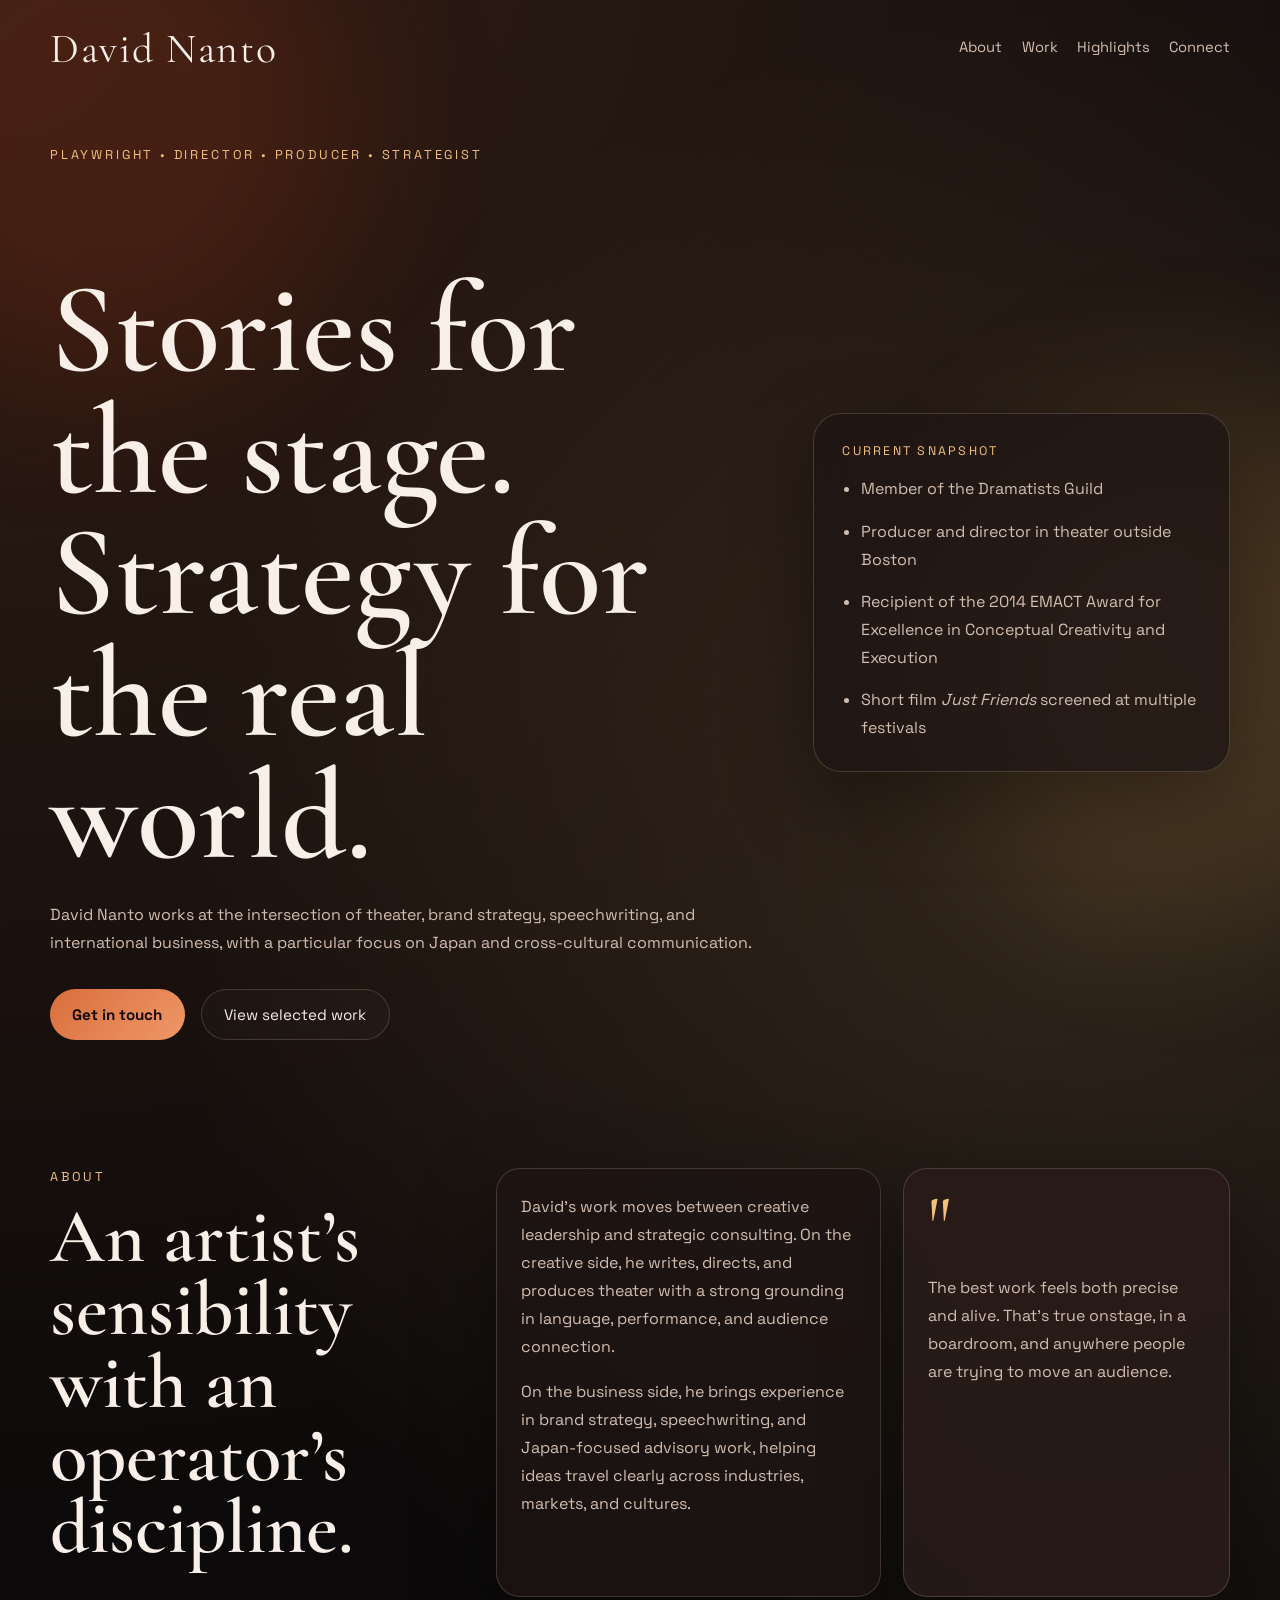
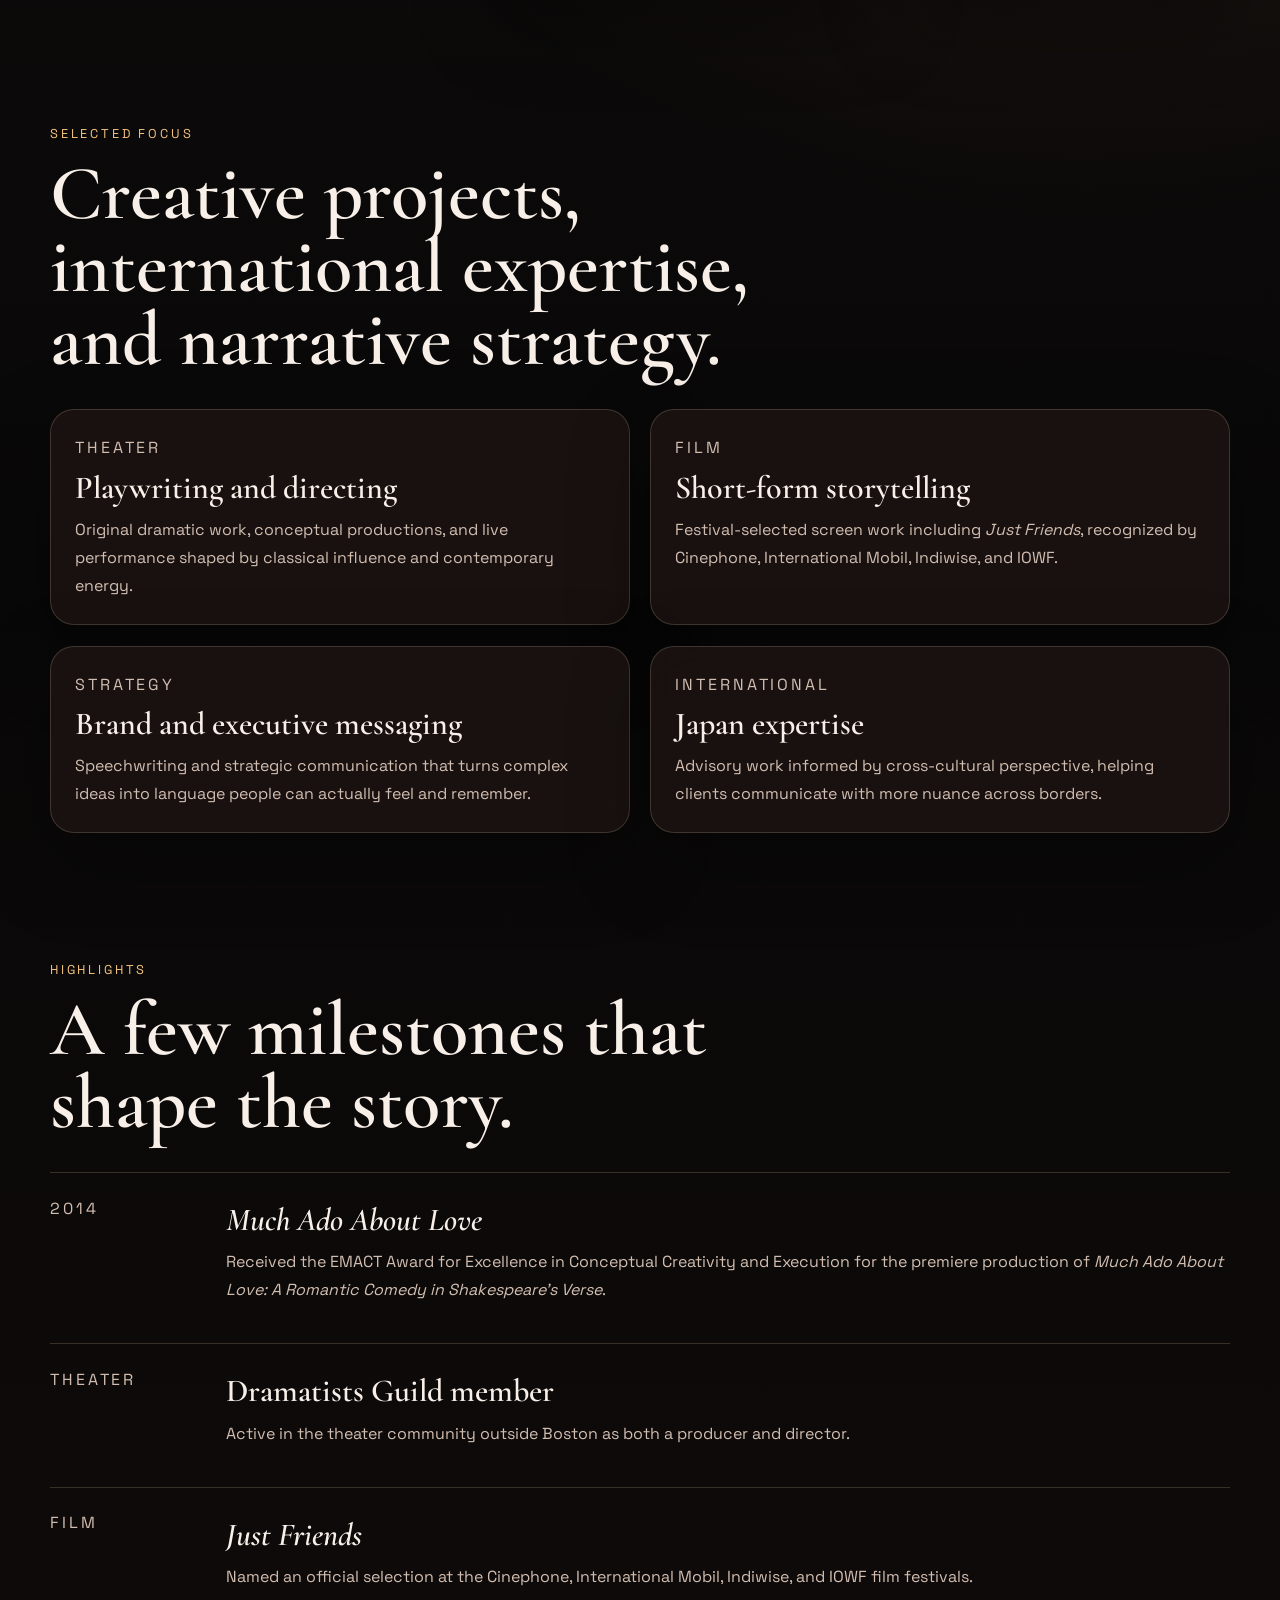
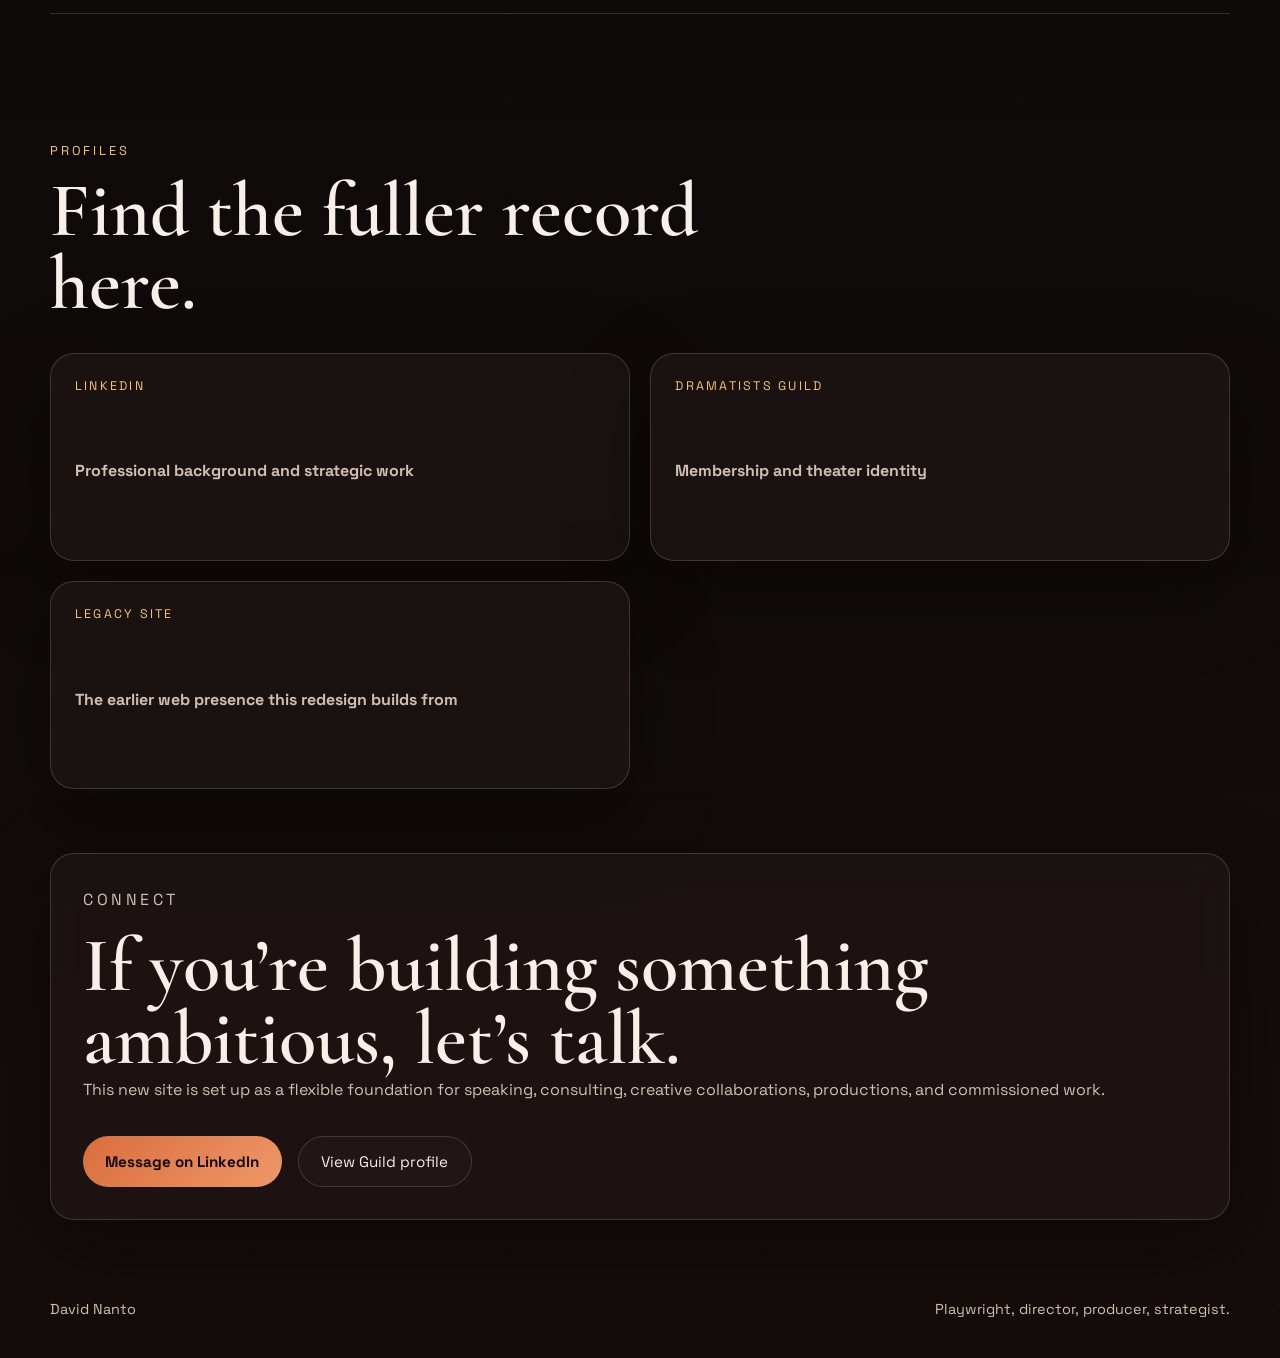
==== index.html @ 27a85745 "Initial personal website" ====
<!DOCTYPE html>
<html lang="en">
  <head>
    <meta charset="UTF-8" />
    <meta name="viewport" content="width=device-width, initial-scale=1.0" />
    <title>David Nanto | Playwright, Strategist, Director</title>
    <meta
      name="description"
      content="The personal website of David Nanto, a playwright, director, producer, strategist, and Japan-focused advisor."
    />
    <link rel="preconnect" href="https://fonts.googleapis.com" />
    <link rel="preconnect" href="https://fonts.gstatic.com" crossorigin />
    <link
      href="https://fonts.googleapis.com/css2?family=Cormorant+Garamond:wght@400;500;600;700&family=Space+Grotesk:wght@400;500;700&display=swap"
      rel="stylesheet"
    />
    <link rel="stylesheet" href="./styles.css" />
  </head>
  <body>
    <div class="page-glow page-glow-left"></div>
    <div class="page-glow page-glow-right"></div>

    <header class="site-header">
      <a class="wordmark" href="#top">David Nanto</a>
      <nav class="site-nav" aria-label="Primary">
        <a href="#about">About</a>
        <a href="#work">Work</a>
        <a href="#highlights">Highlights</a>
        <a href="#connect">Connect</a>
      </nav>
    </header>

    <main id="top">
      <section class="hero">
        <div class="hero-copy reveal">
          <p class="eyebrow">Playwright • Director • Producer • Strategist</p>
          <h1>Stories for the stage. Strategy for the real world.</h1>
          <p class="lede">
            David Nanto works at the intersection of theater, brand strategy,
            speechwriting, and international business, with a particular focus
            on Japan and cross-cultural communication.
          </p>
          <div class="hero-actions">
            <a class="button button-primary" href="#connect">Get in touch</a>
            <a class="button button-secondary" href="#work">View selected work</a>
          </div>
        </div>

        <aside class="hero-panel reveal" aria-label="Snapshot">
          <p class="panel-kicker">Current Snapshot</p>
          <ul class="snapshot-list">
            <li>Member of the Dramatists Guild</li>
            <li>Producer and director in theater outside Boston</li>
            <li>Recipient of the 2014 EMACT Award for Excellence in Conceptual Creativity and Execution</li>
            <li>Short film <em>Just Friends</em> screened at multiple festivals</li>
          </ul>
        </aside>
      </section>

      <section class="section intro-grid" id="about">
        <div class="section-heading reveal">
          <p class="eyebrow">About</p>
          <h2>An artist’s sensibility with an operator’s discipline.</h2>
        </div>
        <div class="intro-card reveal">
          <p>
            David’s work moves between creative leadership and strategic
            consulting. On the creative side, he writes, directs, and produces
            theater with a strong grounding in language, performance, and
            audience connection.
          </p>
          <p>
            On the business side, he brings experience in brand strategy,
            speechwriting, and Japan-focused advisory work, helping ideas travel
            clearly across industries, markets, and cultures.
          </p>
        </div>
        <div class="quote-card reveal">
          <p class="quote-mark">"</p>
          <p class="quote-text">
            The best work feels both precise and alive. That’s true onstage, in
            a boardroom, and anywhere people are trying to move an audience.
          </p>
        </div>
      </section>

      <section class="section work-section" id="work">
        <div class="section-heading reveal">
          <p class="eyebrow">Selected Focus</p>
          <h2>Creative projects, international expertise, and narrative strategy.</h2>
        </div>
        <div class="card-grid">
          <article class="work-card reveal">
            <p class="card-tag">Theater</p>
            <h3>Playwriting and directing</h3>
            <p>
              Original dramatic work, conceptual productions, and live
              performance shaped by classical influence and contemporary energy.
            </p>
          </article>
          <article class="work-card reveal">
            <p class="card-tag">Film</p>
            <h3>Short-form storytelling</h3>
            <p>
              Festival-selected screen work including <em>Just Friends</em>,
              recognized by Cinephone, International Mobil, Indiwise, and IOWF.
            </p>
          </article>
          <article class="work-card reveal">
            <p class="card-tag">Strategy</p>
            <h3>Brand and executive messaging</h3>
            <p>
              Speechwriting and strategic communication that turns complex ideas
              into language people can actually feel and remember.
            </p>
          </article>
          <article class="work-card reveal">
            <p class="card-tag">International</p>
            <h3>Japan expertise</h3>
            <p>
              Advisory work informed by cross-cultural perspective, helping
              clients communicate with more nuance across borders.
            </p>
          </article>
        </div>
      </section>

      <section class="section timeline-section" id="highlights">
        <div class="section-heading reveal">
          <p class="eyebrow">Highlights</p>
          <h2>A few milestones that shape the story.</h2>
        </div>
        <div class="timeline">
          <article class="timeline-item reveal">
            <p class="timeline-year">2014</p>
            <div>
              <h3><em>Much Ado About Love</em></h3>
              <p>
                Received the EMACT Award for Excellence in Conceptual Creativity
                and Execution for the premiere production of
                <em>Much Ado About Love: A Romantic Comedy in Shakespeare’s Verse</em>.
              </p>
            </div>
          </article>
          <article class="timeline-item reveal">
            <p class="timeline-year">Theater</p>
            <div>
              <h3>Dramatists Guild member</h3>
              <p>
                Active in the theater community outside Boston as both a
                producer and director.
              </p>
            </div>
          </article>
          <article class="timeline-item reveal">
            <p class="timeline-year">Film</p>
            <div>
              <h3><em>Just Friends</em></h3>
              <p>
                Named an official selection at the Cinephone, International
                Mobil, Indiwise, and IOWF film festivals.
              </p>
            </div>
          </article>
        </div>
      </section>

      <section class="section links-section">
        <div class="section-heading reveal">
          <p class="eyebrow">Profiles</p>
          <h2>Find the fuller record here.</h2>
        </div>
        <div class="link-cards">
          <a class="profile-link reveal" href="https://www.linkedin.com/in/davidnanto/" target="_blank" rel="noreferrer">
            <span class="profile-label">LinkedIn</span>
            <strong>Professional background and strategic work</strong>
          </a>
          <a class="profile-link reveal" href="https://www.dramatistsguild.com/members/davidnanto" target="_blank" rel="noreferrer">
            <span class="profile-label">Dramatists Guild</span>
            <strong>Membership and theater identity</strong>
          </a>
          <a class="profile-link reveal" href="https://www.davidnanto.com" target="_blank" rel="noreferrer">
            <span class="profile-label">Legacy Site</span>
            <strong>The earlier web presence this redesign builds from</strong>
          </a>
        </div>
      </section>

      <section class="section contact-section reveal" id="connect">
        <p class="eyebrow">Connect</p>
        <h2>If you’re building something ambitious, let’s talk.</h2>
        <p>
          This new site is set up as a flexible foundation for speaking,
          consulting, creative collaborations, productions, and commissioned
          work.
        </p>
        <div class="contact-actions">
          <a class="button button-primary" href="https://www.linkedin.com/in/davidnanto/" target="_blank" rel="noreferrer">Message on LinkedIn</a>
          <a class="button button-secondary" href="https://www.dramatistsguild.com/members/davidnanto" target="_blank" rel="noreferrer">View Guild profile</a>
        </div>
      </section>
    </main>

    <footer class="site-footer">
      <p>David Nanto</p>
      <p>Playwright, director, producer, strategist.</p>
    </footer>

    <script src="./script.js"></script>
  </body>
</html>
---- styles.css ----
:root {
  --bg: #0b0a0a;
  --bg-alt: #151111;
  --panel: rgba(30, 21, 20, 0.78);
  --panel-strong: rgba(41, 27, 25, 0.9);
  --line: rgba(244, 218, 187, 0.18);
  --text: #f7efe8;
  --muted: #d2beb1;
  --accent: #d96d3c;
  --accent-soft: #f2c17d;
  --shadow: 0 28px 80px rgba(0, 0, 0, 0.35);
  --max-width: 1180px;
}

* {
  box-sizing: border-box;
}

html {
  scroll-behavior: smooth;
}

body {
  margin: 0;
  color: var(--text);
  background:
    radial-gradient(circle at top left, rgba(217, 109, 60, 0.16), transparent 32%),
    radial-gradient(circle at 85% 20%, rgba(242, 193, 125, 0.14), transparent 24%),
    linear-gradient(180deg, #120e0d 0%, #090808 48%, #140d0b 100%);
  font-family: "Space Grotesk", sans-serif;
  min-height: 100vh;
}

a {
  color: inherit;
  text-decoration: none;
}

p {
  margin: 0;
}

.page-glow {
  position: fixed;
  width: 32rem;
  height: 32rem;
  border-radius: 50%;
  filter: blur(80px);
  opacity: 0.22;
  pointer-events: none;
  z-index: 0;
}

.page-glow-left {
  top: -8rem;
  left: -10rem;
  background: #9d3114;
}

.page-glow-right {
  right: -12rem;
  top: 25rem;
  background: #b48646;
}

.site-header,
main,
.site-footer {
  position: relative;
  z-index: 1;
}

.site-header {
  width: min(calc(100% - 2rem), var(--max-width));
  margin: 0 auto;
  padding: 1.5rem 0;
  display: flex;
  justify-content: space-between;
  align-items: center;
}

.wordmark {
  font-family: "Cormorant Garamond", serif;
  font-size: clamp(1.9rem, 4vw, 2.6rem);
  letter-spacing: 0.04em;
}

.site-nav {
  display: flex;
  gap: 1.2rem;
  font-size: 0.92rem;
  color: var(--muted);
}

.site-nav a {
  padding-bottom: 0.2rem;
  border-bottom: 1px solid transparent;
  transition: border-color 180ms ease, color 180ms ease;
}

.site-nav a:hover,
.site-nav a:focus-visible {
  color: var(--text);
  border-color: var(--accent-soft);
}

main {
  width: min(calc(100% - 2rem), var(--max-width));
  margin: 0 auto;
  padding-bottom: 5rem;
}

.hero {
  min-height: calc(100vh - 6rem);
  display: grid;
  grid-template-columns: minmax(0, 1.4fr) minmax(300px, 0.8fr);
  gap: 2rem;
  align-items: center;
  padding: 3rem 0 4rem;
}

.eyebrow {
  color: var(--accent-soft);
  text-transform: uppercase;
  letter-spacing: 0.22em;
  font-size: 0.8rem;
  margin-bottom: 1rem;
}

.hero h1,
.section-heading h2,
.contact-section h2,
.work-card h3,
.timeline-item h3 {
  font-family: "Cormorant Garamond", serif;
  font-weight: 600;
  line-height: 0.95;
}

.hero h1 {
  max-width: 11ch;
  font-size: clamp(4rem, 11vw, 8rem);
  margin-bottom: 1.5rem;
}

.lede,
.intro-card p,
.quote-text,
.work-card p,
.timeline-item p,
.contact-section p,
.profile-link strong,
.snapshot-list li {
  color: var(--muted);
  line-height: 1.75;
  font-size: 1rem;
}

.hero-copy {
  max-width: 45rem;
}

.hero-actions,
.contact-actions {
  display: flex;
  flex-wrap: wrap;
  gap: 1rem;
  margin-top: 2rem;
}

.button {
  display: inline-flex;
  align-items: center;
  justify-content: center;
  border-radius: 999px;
  padding: 0.92rem 1.4rem;
  font-size: 0.95rem;
  transition: transform 180ms ease, background-color 180ms ease, border-color 180ms ease;
}

.button:hover,
.button:focus-visible,
.profile-link:hover,
.profile-link:focus-visible {
  transform: translateY(-2px);
}

.button-primary {
  background: linear-gradient(135deg, var(--accent), #ef9868);
  color: #130a09;
  font-weight: 700;
}

.button-secondary {
  border: 1px solid var(--line);
  background: rgba(255, 255, 255, 0.02);
}

.hero-panel,
.intro-card,
.quote-card,
.work-card,
.profile-link,
.contact-section {
  background: var(--panel);
  border: 1px solid var(--line);
  box-shadow: var(--shadow);
  backdrop-filter: blur(16px);
}

.hero-panel {
  padding: 1.8rem;
  border-radius: 1.75rem;
}

.panel-kicker,
.card-tag,
.profile-label,
.timeline-year {
  color: var(--accent-soft);
  font-size: 0.78rem;
  text-transform: uppercase;
  letter-spacing: 0.18em;
}

.snapshot-list {
  margin: 1rem 0 0;
  padding-left: 1.15rem;
  display: grid;
  gap: 0.9rem;
}

.section {
  padding: 4rem 0;
}

.section-heading {
  margin-bottom: 2rem;
  max-width: 46rem;
}

.section-heading h2,
.contact-section h2 {
  font-size: clamp(2.6rem, 7vw, 4.8rem);
  margin: 0;
}

.intro-grid {
  display: grid;
  grid-template-columns: 1.1fr 1fr 0.85fr;
  gap: 1.4rem;
  align-items: stretch;
}

.intro-card,
.quote-card,
.work-card,
.profile-link,
.contact-section {
  border-radius: 1.5rem;
  padding: 1.5rem;
}

.intro-card,
.quote-card {
  display: grid;
  gap: 1.1rem;
  align-content: start;
}

.quote-card {
  background: var(--panel-strong);
}

.quote-mark {
  font-family: "Cormorant Garamond", serif;
  font-size: 5rem;
  line-height: 0.8;
  color: var(--accent-soft);
}

.card-grid,
.link-cards {
  display: grid;
  grid-template-columns: repeat(2, minmax(0, 1fr));
  gap: 1.3rem;
}

.work-card h3,
.timeline-item h3 {
  font-size: 2rem;
  margin: 0.65rem 0 0.8rem;
}

.timeline {
  display: grid;
  gap: 1.1rem;
}

.timeline-item {
  display: grid;
  grid-template-columns: 10rem 1fr;
  gap: 1rem;
  padding: 1.35rem 0;
  border-top: 1px solid var(--line);
}

.timeline-item:last-child {
  border-bottom: 1px solid var(--line);
}

.profile-link {
  display: grid;
  gap: 0.85rem;
  min-height: 13rem;
  transition: transform 180ms ease, border-color 180ms ease;
}

.profile-link:hover,
.profile-link:focus-visible {
  border-color: rgba(242, 193, 125, 0.36);
}

.contact-section {
  padding: 2rem;
}

.site-footer {
  width: min(calc(100% - 2rem), var(--max-width));
  margin: 0 auto;
  padding: 0 0 2.5rem;
  display: flex;
  justify-content: space-between;
  gap: 1rem;
  color: var(--muted);
  font-size: 0.9rem;
}

.reveal {
  opacity: 0;
  transform: translateY(24px);
  transition: opacity 700ms ease, transform 700ms ease;
}

.reveal.is-visible {
  opacity: 1;
  transform: translateY(0);
}

@media (prefers-reduced-motion: reduce) {
  html {
    scroll-behavior: auto;
  }

  .reveal {
    opacity: 1;
    transform: none;
    transition: none;
  }

  .button,
  .profile-link,
  .site-nav a {
    transition: none;
  }
}

@media (max-width: 960px) {
  .hero,
  .intro-grid,
  .card-grid,
  .link-cards,
  .timeline-item,
  .site-footer {
    grid-template-columns: 1fr;
  }

  .hero {
    min-height: auto;
    padding-top: 1rem;
  }

  .site-header,
  .site-footer {
    flex-direction: column;
    align-items: flex-start;
  }

  .site-nav {
    flex-wrap: wrap;
  }

  .hero h1 {
    max-width: 12ch;
  }
}

@media (max-width: 640px) {
  .site-header,
  main,
  .site-footer {
    width: min(calc(100% - 1.25rem), var(--max-width));
  }

  .hero h1 {
    font-size: clamp(3.2rem, 18vw, 5.4rem);
  }

  .button,
  .site-nav {
    width: 100%;
  }

  .hero-actions .button,
  .contact-actions .button {
    width: 100%;
  }
}
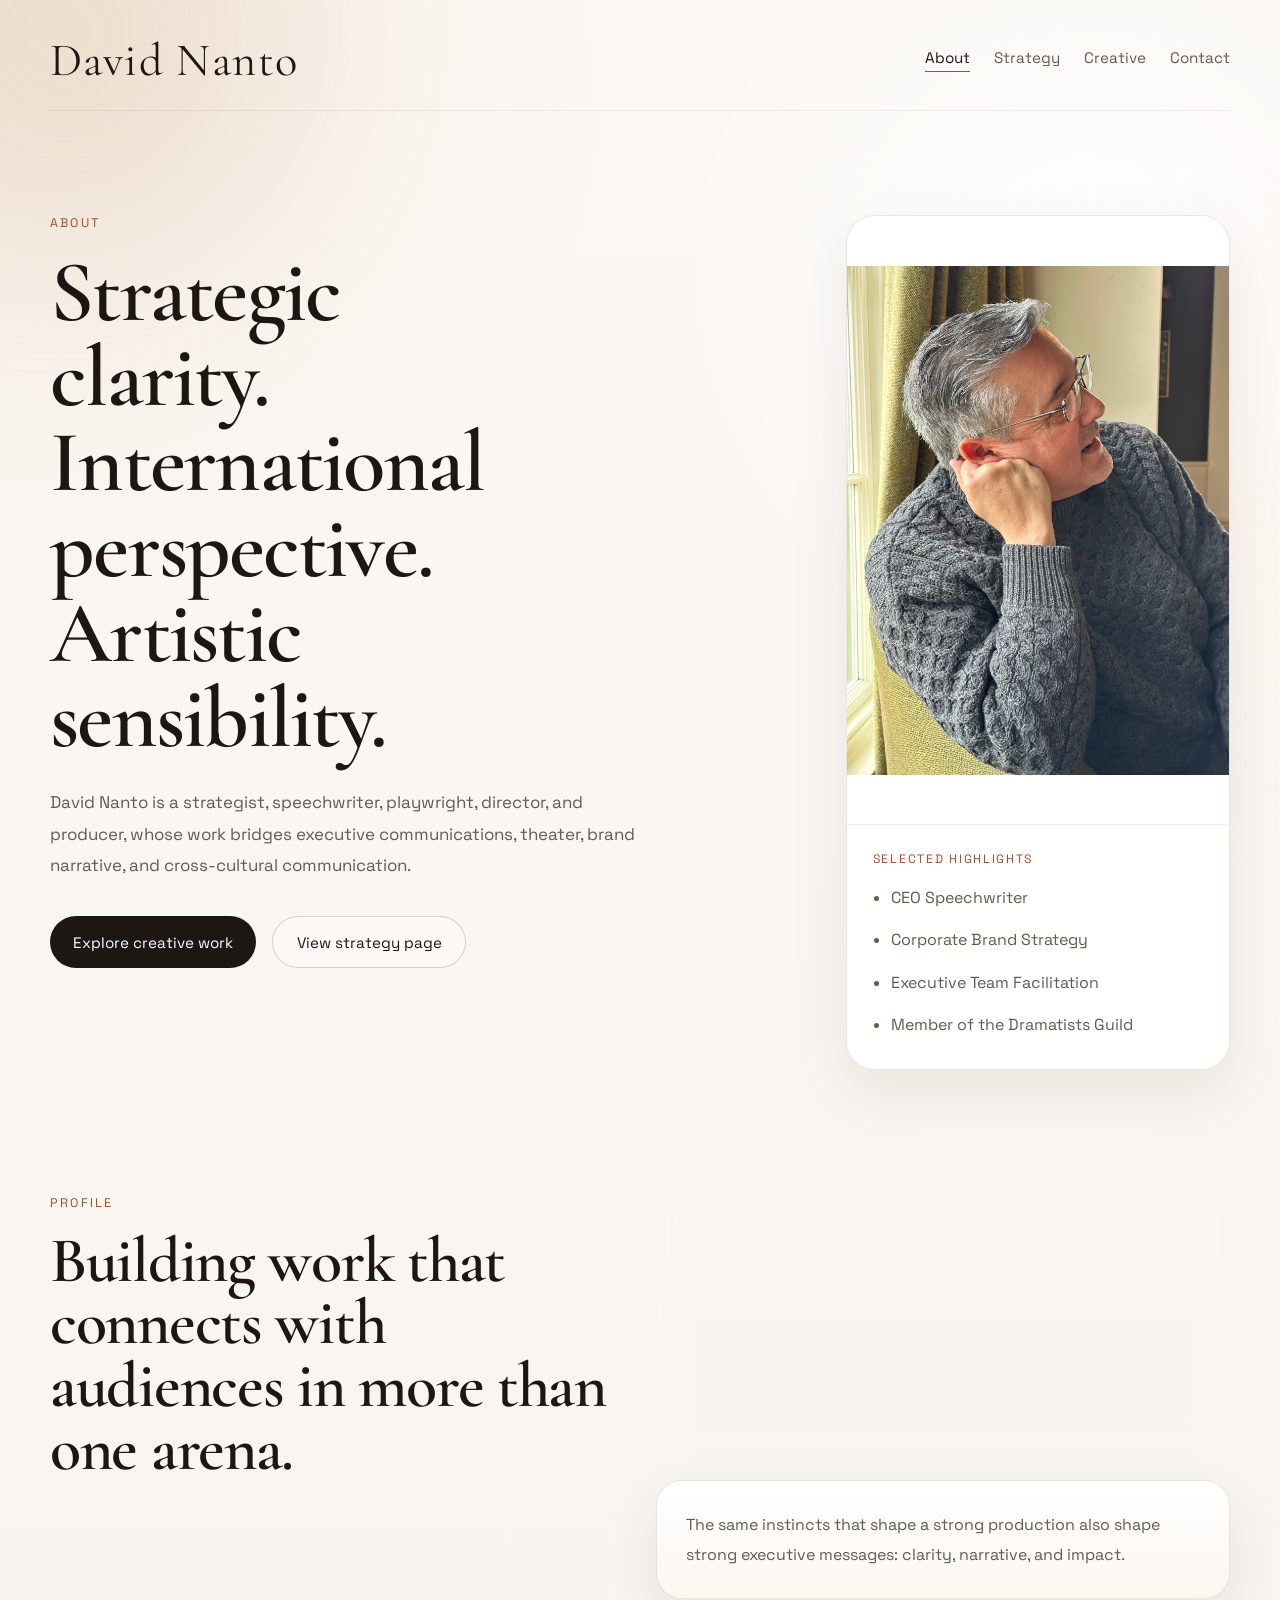
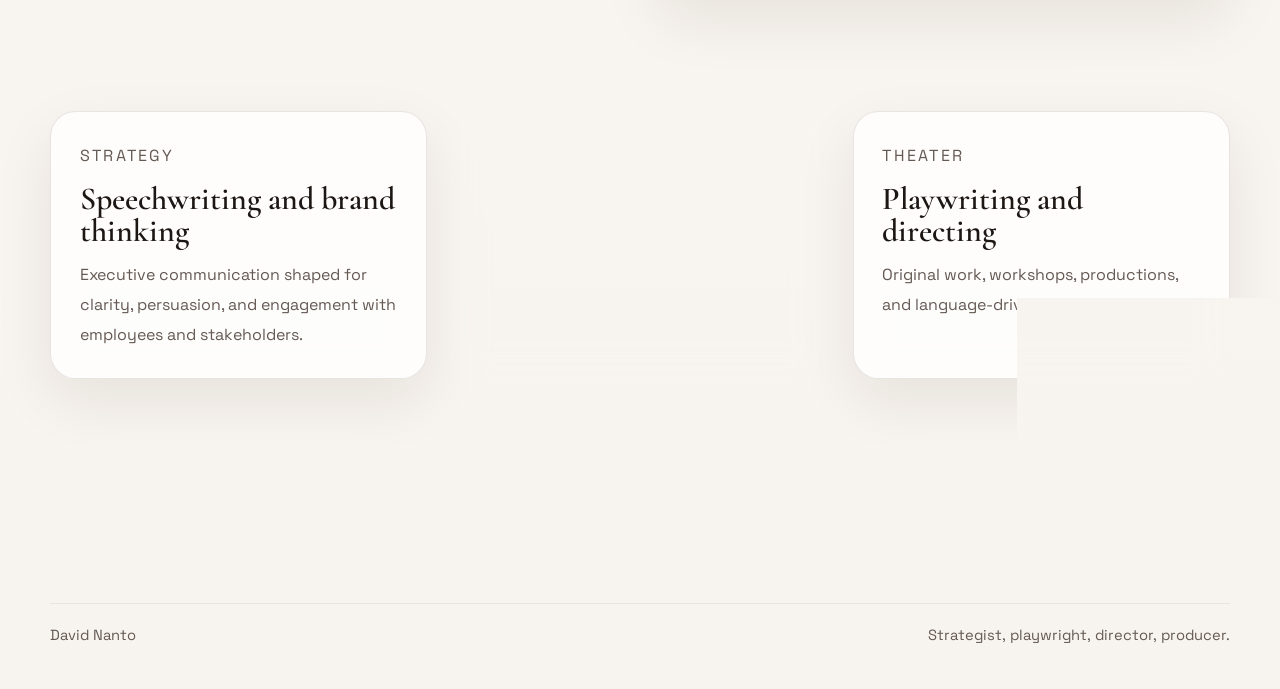
==== commit 34beff94: "Update personal website content and layout" ====
--- a/index.html
+++ b/index.html
@@ -3,10 +3,10 @@
   <head>
     <meta charset="UTF-8" />
     <meta name="viewport" content="width=device-width, initial-scale=1.0" />
-    <title>David Nanto | Playwright, Strategist, Director</title>
+    <title>About | David Nanto</title>
     <meta
       name="description"
-      content="The personal website of David Nanto, a playwright, director, producer, strategist, and Japan-focused advisor."
+      content="About David Nanto: playwright, director, producer, strategist, and Japan-focused advisor."
     />
     <link rel="preconnect" href="https://fonts.googleapis.com" />
     <link rel="preconnect" href="https://fonts.gstatic.com" crossorigin />
@@ -14,198 +14,110 @@
       href="https://fonts.googleapis.com/css2?family=Cormorant+Garamond:wght@400;500;600;700&family=Space+Grotesk:wght@400;500;700&display=swap"
       rel="stylesheet"
     />
-    <link rel="stylesheet" href="./styles.css" />
+    <link rel="stylesheet" href="./styles.css?v=20260401e" />
   </head>
   <body>
     <div class="page-glow page-glow-left"></div>
     <div class="page-glow page-glow-right"></div>
 
     <header class="site-header">
-      <a class="wordmark" href="#top">David Nanto</a>
+      <a class="wordmark" href="./index.html">David Nanto</a>
       <nav class="site-nav" aria-label="Primary">
-        <a href="#about">About</a>
-        <a href="#work">Work</a>
-        <a href="#highlights">Highlights</a>
-        <a href="#connect">Connect</a>
+        <a href="./index.html" aria-current="page">About</a>
+        <a href="./strategy.html">Strategy</a>
+        <a href="./creative.html">Creative</a>
+        <a href="./contact.html">Contact</a>
       </nav>
     </header>
 
-    <main id="top">
-      <section class="hero">
+    <main class="page-shell">
+      <section class="hero hero-about">
         <div class="hero-copy reveal">
-          <p class="eyebrow">Playwright • Director • Producer • Strategist</p>
-          <h1>Stories for the stage. Strategy for the real world.</h1>
+          <p class="eyebrow">About</p>
+          <h1>Strategic clarity. International perspective. Artistic sensibility.</h1>
           <p class="lede">
-            David Nanto works at the intersection of theater, brand strategy,
-            speechwriting, and international business, with a particular focus
-            on Japan and cross-cultural communication.
+            David Nanto is a strategist, speechwriter, playwright, director,
+            and producer, whose work bridges executive communications, theater,
+            brand narrative, and cross-cultural communication.
           </p>
           <div class="hero-actions">
-            <a class="button button-primary" href="#connect">Get in touch</a>
-            <a class="button button-secondary" href="#work">View selected work</a>
+            <a class="button button-primary" href="./creative.html">Explore creative work</a>
+            <a class="button button-secondary" href="./strategy.html">View strategy page</a>
           </div>
         </div>
 
-        <aside class="hero-panel reveal" aria-label="Snapshot">
-          <p class="panel-kicker">Current Snapshot</p>
-          <ul class="snapshot-list">
-            <li>Member of the Dramatists Guild</li>
-            <li>Producer and director in theater outside Boston</li>
-            <li>Recipient of the 2014 EMACT Award for Excellence in Conceptual Creativity and Execution</li>
-            <li>Short film <em>Just Friends</em> screened at multiple festivals</li>
-          </ul>
+        <aside class="about-portrait-card reveal">
+          <div class="about-portrait-frame">
+            <img
+              class="about-portrait"
+              src="./assets/about/david-nanto-portrait-upright.jpeg"
+              alt="Portrait of David Nanto"
+            />
+          </div>
+          <div class="portrait-caption">
+            <p class="panel-kicker">Selected Highlights</p>
+            <ul class="snapshot-list">
+              <li>CEO Speechwriter</li>
+              <li>Corporate Brand Strategy</li>
+              <li>Executive Team Facilitation</li>
+              <li>Member of the Dramatists Guild</li>
+            </ul>
+          </div>
         </aside>
       </section>
 
-      <section class="section intro-grid" id="about">
+      <section class="section two-column">
         <div class="section-heading reveal">
-          <p class="eyebrow">About</p>
-          <h2>An artist’s sensibility with an operator’s discipline.</h2>
+          <p class="eyebrow">Profile</p>
+          <h2>Building work that connects with audiences in more than one arena.</h2>
         </div>
-        <div class="intro-card reveal">
-          <p>
-            David’s work moves between creative leadership and strategic
-            consulting. On the creative side, he writes, directs, and produces
-            theater with a strong grounding in language, performance, and
-            audience connection.
-          </p>
-          <p>
-            On the business side, he brings experience in brand strategy,
-            speechwriting, and Japan-focused advisory work, helping ideas travel
-            clearly across industries, markets, and cultures.
-          </p>
-        </div>
-        <div class="quote-card reveal">
-          <p class="quote-mark">"</p>
-          <p class="quote-text">
-            The best work feels both precise and alive. That’s true onstage, in
-            a boardroom, and anywhere people are trying to move an audience.
-          </p>
+        <div class="stack reveal">
+          <div class="content-card">
+            <p>
+              David’s background spans both the strategic side of communication
+              and the stage. In professional settings, he works across
+              strategy, executive messaging, and Japan-focused advisory work,
+              helping ideas travel clearly between people, institutions, and
+              cultures.
+            </p>
+            <p>
+              In theater, he writes, directs, develops, and produces work
+              grounded in language, performance, and emotional connection.
+            </p>
+          </div>
+          <div class="content-card quote-card">
+            <p class="quote-text">
+              The same instincts that shape a strong production also shape
+              strong executive messages: clarity, narrative, and impact.
+            </p>
+          </div>
         </div>
       </section>
 
-      <section class="section work-section" id="work">
-        <div class="section-heading reveal">
-          <p class="eyebrow">Selected Focus</p>
-          <h2>Creative projects, international expertise, and narrative strategy.</h2>
-        </div>
-        <div class="card-grid">
-          <article class="work-card reveal">
-            <p class="card-tag">Theater</p>
-            <h3>Playwriting and directing</h3>
-            <p>
-              Original dramatic work, conceptual productions, and live
-              performance shaped by classical influence and contemporary energy.
-            </p>
-          </article>
-          <article class="work-card reveal">
-            <p class="card-tag">Film</p>
-            <h3>Short-form storytelling</h3>
-            <p>
-              Festival-selected screen work including <em>Just Friends</em>,
-              recognized by Cinephone, International Mobil, Indiwise, and IOWF.
-            </p>
-          </article>
-          <article class="work-card reveal">
-            <p class="card-tag">Strategy</p>
-            <h3>Brand and executive messaging</h3>
-            <p>
-              Speechwriting and strategic communication that turns complex ideas
-              into language people can actually feel and remember.
-            </p>
-          </article>
-          <article class="work-card reveal">
-            <p class="card-tag">International</p>
-            <h3>Japan expertise</h3>
-            <p>
-              Advisory work informed by cross-cultural perspective, helping
-              clients communicate with more nuance across borders.
-            </p>
-          </article>
-        </div>
-      </section>
-
-      <section class="section timeline-section" id="highlights">
-        <div class="section-heading reveal">
-          <p class="eyebrow">Highlights</p>
-          <h2>A few milestones that shape the story.</h2>
-        </div>
-        <div class="timeline">
-          <article class="timeline-item reveal">
-            <p class="timeline-year">2014</p>
-            <div>
-              <h3><em>Much Ado About Love</em></h3>
-              <p>
-                Received the EMACT Award for Excellence in Conceptual Creativity
-                and Execution for the premiere production of
-                <em>Much Ado About Love: A Romantic Comedy in Shakespeare’s Verse</em>.
-              </p>
-            </div>
-          </article>
-          <article class="timeline-item reveal">
-            <p class="timeline-year">Theater</p>
-            <div>
-              <h3>Dramatists Guild member</h3>
-              <p>
-                Active in the theater community outside Boston as both a
-                producer and director.
-              </p>
-            </div>
-          </article>
-          <article class="timeline-item reveal">
-            <p class="timeline-year">Film</p>
-            <div>
-              <h3><em>Just Friends</em></h3>
-              <p>
-                Named an official selection at the Cinephone, International
-                Mobil, Indiwise, and IOWF film festivals.
-              </p>
-            </div>
-          </article>
-        </div>
-      </section>
-
-      <section class="section links-section">
-        <div class="section-heading reveal">
-          <p class="eyebrow">Profiles</p>
-          <h2>Find the fuller record here.</h2>
-        </div>
-        <div class="link-cards">
-          <a class="profile-link reveal" href="https://www.linkedin.com/in/davidnanto/" target="_blank" rel="noreferrer">
-            <span class="profile-label">LinkedIn</span>
-            <strong>Professional background and strategic work</strong>
-          </a>
-          <a class="profile-link reveal" href="https://www.dramatistsguild.com/members/davidnanto" target="_blank" rel="noreferrer">
-            <span class="profile-label">Dramatists Guild</span>
-            <strong>Membership and theater identity</strong>
-          </a>
-          <a class="profile-link reveal" href="https://www.davidnanto.com" target="_blank" rel="noreferrer">
-            <span class="profile-label">Legacy Site</span>
-            <strong>The earlier web presence this redesign builds from</strong>
-          </a>
-        </div>
-      </section>
-
-      <section class="section contact-section reveal" id="connect">
-        <p class="eyebrow">Connect</p>
-        <h2>If you’re building something ambitious, let’s talk.</h2>
-        <p>
-          This new site is set up as a flexible foundation for speaking,
-          consulting, creative collaborations, productions, and commissioned
-          work.
-        </p>
-        <div class="contact-actions">
-          <a class="button button-primary" href="https://www.linkedin.com/in/davidnanto/" target="_blank" rel="noreferrer">Message on LinkedIn</a>
-          <a class="button button-secondary" href="https://www.dramatistsguild.com/members/davidnanto" target="_blank" rel="noreferrer">View Guild profile</a>
-        </div>
+      <section class="section stats-grid">
+        <article class="mini-card reveal">
+          <p class="card-tag">Strategy</p>
+          <h3>Speechwriting and brand thinking</h3>
+          <p>Executive communication shaped for clarity, persuasion, and engagement with employees and stakeholders.</p>
+        </article>
+        <article class="mini-card reveal">
+          <p class="card-tag">International</p>
+          <h3>Japan expertise</h3>
+          <p>Cross-cultural perspective applied to messaging, positioning, and relationship-building.</p>
+        </article>
+        <article class="mini-card reveal">
+          <p class="card-tag">Theater</p>
+          <h3>Playwriting and directing</h3>
+          <p>Original work, workshops, productions, and language-driven storytelling.</p>
+        </article>
       </section>
     </main>
 
     <footer class="site-footer">
       <p>David Nanto</p>
-      <p>Playwright, director, producer, strategist.</p>
+      <p>Strategist, playwright, director, producer.</p>
     </footer>
 
-    <script src="./script.js"></script>
+    <script src="./script.js?v=20260401e"></script>
   </body>
 </html>
--- a/styles.css
+++ b/styles.css
@@ -1,14 +1,15 @@
 :root {
-  --bg: #0b0a0a;
-  --bg-alt: #151111;
-  --panel: rgba(30, 21, 20, 0.78);
-  --panel-strong: rgba(41, 27, 25, 0.9);
-  --line: rgba(244, 218, 187, 0.18);
-  --text: #f7efe8;
-  --muted: #d2beb1;
-  --accent: #d96d3c;
-  --accent-soft: #f2c17d;
-  --shadow: 0 28px 80px rgba(0, 0, 0, 0.35);
+  --bg: #f7f3ee;
+  --bg-soft: #fdfbf8;
+  --surface: rgba(255, 255, 255, 0.78);
+  --surface-strong: rgba(255, 255, 255, 0.92);
+  --line: rgba(66, 49, 41, 0.12);
+  --line-strong: rgba(66, 49, 41, 0.2);
+  --text: #1d1714;
+  --muted: #645953;
+  --accent: #a54e2d;
+  --accent-soft: #d7b28e;
+  --shadow: 0 22px 60px rgba(39, 25, 18, 0.08);
   --max-width: 1180px;
 }
 
@@ -22,13 +23,13 @@
 
 body {
   margin: 0;
+  min-height: 100vh;
   color: var(--text);
   background:
-    radial-gradient(circle at top left, rgba(217, 109, 60, 0.16), transparent 32%),
-    radial-gradient(circle at 85% 20%, rgba(242, 193, 125, 0.14), transparent 24%),
-    linear-gradient(180deg, #120e0d 0%, #090808 48%, #140d0b 100%);
+    radial-gradient(circle at top left, rgba(215, 178, 142, 0.16), transparent 24%),
+    radial-gradient(circle at 85% 12%, rgba(255, 255, 255, 0.9), transparent 18%),
+    linear-gradient(180deg, #fbf8f4 0%, #f7f3ee 100%);
   font-family: "Space Grotesk", sans-serif;
-  min-height: 100vh;
 }
 
 a {
@@ -36,136 +37,175 @@
   text-decoration: none;
 }
 
-p {
+img {
+  display: block;
+  max-width: 100%;
+}
+
+p,
+h1,
+h2,
+h3 {
   margin: 0;
 }
 
 .page-glow {
   position: fixed;
-  width: 32rem;
-  height: 32rem;
+  z-index: 0;
+  width: 28rem;
+  height: 28rem;
   border-radius: 50%;
-  filter: blur(80px);
-  opacity: 0.22;
+  filter: blur(90px);
+  opacity: 0.45;
   pointer-events: none;
-  z-index: 0;
 }
 
 .page-glow-left {
-  top: -8rem;
+  top: -12rem;
   left: -10rem;
-  background: #9d3114;
+  background: rgba(215, 178, 142, 0.55);
 }
 
 .page-glow-right {
-  right: -12rem;
-  top: 25rem;
-  background: #b48646;
+  right: -10rem;
+  top: 18rem;
+  background: rgba(252, 244, 235, 0.95);
 }
 
 .site-header,
-main,
+.page-shell,
 .site-footer {
   position: relative;
   z-index: 1;
 }
 
+.site-header,
+.site-footer {
+  width: min(calc(100% - 3rem), var(--max-width));
+  margin: 0 auto;
+}
+
 .site-header {
-  width: min(calc(100% - 2rem), var(--max-width));
-  margin: 0 auto;
-  padding: 1.5rem 0;
+  padding: 2rem 0 1.4rem;
   display: flex;
   justify-content: space-between;
   align-items: center;
+  gap: 1rem;
+  border-bottom: 1px solid rgba(66, 49, 41, 0.08);
 }
 
 .wordmark {
   font-family: "Cormorant Garamond", serif;
-  font-size: clamp(1.9rem, 4vw, 2.6rem);
-  letter-spacing: 0.04em;
+  font-size: clamp(2rem, 4vw, 2.9rem);
+  letter-spacing: 0.03em;
 }
 
 .site-nav {
   display: flex;
-  gap: 1.2rem;
-  font-size: 0.92rem;
+  gap: 1.5rem;
+  flex-wrap: wrap;
+  font-size: 0.95rem;
   color: var(--muted);
+  align-items: center;
 }
 
 .site-nav a {
-  padding-bottom: 0.2rem;
+  padding-bottom: 0.28rem;
   border-bottom: 1px solid transparent;
-  transition: border-color 180ms ease, color 180ms ease;
+  transition: color 180ms ease, border-color 180ms ease;
 }
 
 .site-nav a:hover,
-.site-nav a:focus-visible {
+.site-nav a:focus-visible,
+.site-nav a[aria-current="page"] {
   color: var(--text);
-  border-color: var(--accent-soft);
-}
-
-main {
-  width: min(calc(100% - 2rem), var(--max-width));
+  border-color: var(--accent);
+}
+
+.page-shell {
+  width: min(calc(100% - 3rem), var(--max-width));
   margin: 0 auto;
-  padding-bottom: 5rem;
+  padding: 0 0 7rem;
+}
+
+.hero,
+.page-hero {
+  display: grid;
+  gap: 3.5rem;
+  align-items: start;
 }
 
 .hero {
-  min-height: calc(100vh - 6rem);
-  display: grid;
-  grid-template-columns: minmax(0, 1.4fr) minmax(300px, 0.8fr);
-  gap: 2rem;
-  align-items: center;
-  padding: 3rem 0 4rem;
+  grid-template-columns: minmax(0, 1.35fr) minmax(280px, 0.7fr);
+  padding: 6.5rem 0 7.5rem;
+  min-height: calc(100vh - 7rem);
+}
+
+.page-hero {
+  grid-template-columns: minmax(0, 1.2fr) minmax(300px, 0.7fr);
+  padding: 4.75rem 0 6rem;
 }
 
 .eyebrow {
-  color: var(--accent-soft);
+  margin-bottom: 1.15rem;
+  color: var(--accent);
   text-transform: uppercase;
-  letter-spacing: 0.22em;
-  font-size: 0.8rem;
-  margin-bottom: 1rem;
+  letter-spacing: 0.18em;
+  font-size: 0.78rem;
 }
 
 .hero h1,
+.page-hero h1,
 .section-heading h2,
-.contact-section h2,
-.work-card h3,
-.timeline-item h3 {
+.hero-panel h2,
+.mini-card h3,
+.timeline-item h3,
+.project-card h3,
+.contact-card h3 {
   font-family: "Cormorant Garamond", serif;
   font-weight: 600;
-  line-height: 0.95;
-}
-
-.hero h1 {
+  line-height: 0.98;
+}
+
+.hero h1,
+.page-hero h1 {
   max-width: 11ch;
-  font-size: clamp(4rem, 11vw, 8rem);
-  margin-bottom: 1.5rem;
+  font-size: clamp(3.2rem, 6.8vw, 5.8rem);
+  margin-bottom: 1.6rem;
+  letter-spacing: -0.02em;
 }
 
 .lede,
-.intro-card p,
+.content-card p,
 .quote-text,
-.work-card p,
+.mini-card p,
 .timeline-item p,
-.contact-section p,
-.profile-link strong,
-.snapshot-list li {
+.hero-panel p,
+.snapshot-list li,
+.project-card p,
+.contact-card p,
+.bullet-list li,
+.feature-banner-copy p {
   color: var(--muted);
-  line-height: 1.75;
+  line-height: 1.85;
   font-size: 1rem;
 }
 
 .hero-copy {
-  max-width: 45rem;
-}
-
-.hero-actions,
-.contact-actions {
-  display: flex;
+  max-width: 44rem;
+}
+
+.hero-copy .lede,
+.page-hero .lede {
+  max-width: 38rem;
+  font-size: 1.06rem;
+}
+
+.hero-actions {
+  display: flex;
+  gap: 1rem;
   flex-wrap: wrap;
-  gap: 1rem;
-  margin-top: 2rem;
+  margin-top: 2.2rem;
 }
 
 .button {
@@ -173,135 +213,182 @@
   align-items: center;
   justify-content: center;
   border-radius: 999px;
-  padding: 0.92rem 1.4rem;
+  padding: 0.95rem 1.45rem;
   font-size: 0.95rem;
-  transition: transform 180ms ease, background-color 180ms ease, border-color 180ms ease;
+  transition: transform 180ms ease, border-color 180ms ease, background-color 180ms ease;
 }
 
 .button:hover,
 .button:focus-visible,
-.profile-link:hover,
-.profile-link:focus-visible {
+.project-card:hover,
+.project-card:focus-within,
+.mini-card:hover,
+.contact-card:hover {
   transform: translateY(-2px);
 }
 
 .button-primary {
-  background: linear-gradient(135deg, var(--accent), #ef9868);
-  color: #130a09;
-  font-weight: 700;
+  background: var(--text);
+  color: #fff;
 }
 
 .button-secondary {
-  border: 1px solid var(--line);
-  background: rgba(255, 255, 255, 0.02);
+  border: 1px solid var(--line-strong);
+  background: rgba(255, 255, 255, 0.4);
 }
 
 .hero-panel,
-.intro-card,
-.quote-card,
-.work-card,
-.profile-link,
-.contact-section {
-  background: var(--panel);
+.content-card,
+.mini-card,
+.project-card,
+.contact-card,
+.feature-banner,
+.about-portrait-card {
+  background: var(--surface);
   border: 1px solid var(--line);
   box-shadow: var(--shadow);
   backdrop-filter: blur(16px);
 }
 
+.hero-panel,
+.content-card,
+.mini-card,
+.contact-card {
+  padding: 1.8rem;
+  border-radius: 1.6rem;
+}
+
+.split-paragraphs p + p {
+  margin-top: 1.2rem;
+  padding-top: 1.2rem;
+}
+
+.project-card,
+.feature-banner,
+.about-portrait-card {
+  border-radius: 1.8rem;
+  overflow: hidden;
+}
+
 .hero-panel {
-  padding: 1.8rem;
-  border-radius: 1.75rem;
+  background: var(--surface-strong);
+}
+
+.about-portrait-card {
+  background: var(--surface-strong);
+}
+
+.about-portrait-frame {
+  height: 38rem;
+  overflow: hidden;
+  background: rgba(255, 255, 255, 0.55);
+  display: flex;
+  align-items: center;
+  justify-content: center;
+}
+
+.about-portrait {
+  width: 100%;
+  height: 100%;
+  object-fit: contain;
+}
+
+.portrait-caption {
+  padding: 1.6rem 1.6rem 1.8rem;
+  border-top: 1px solid rgba(66, 49, 41, 0.08);
+}
+
+.quote-card {
+  background: linear-gradient(180deg, rgba(255, 255, 255, 0.95), rgba(251, 246, 240, 0.92));
 }
 
 .panel-kicker,
 .card-tag,
-.profile-label,
-.timeline-year {
-  color: var(--accent-soft);
-  font-size: 0.78rem;
+.timeline-year,
+.project-type {
+  color: var(--accent);
   text-transform: uppercase;
-  letter-spacing: 0.18em;
-}
-
-.snapshot-list {
+  letter-spacing: 0.14em;
+  font-size: 0.76rem;
+}
+
+.snapshot-list,
+.bullet-list {
   margin: 1rem 0 0;
   padding-left: 1.15rem;
-  display: grid;
-  gap: 0.9rem;
+}
+
+.snapshot-list li + li,
+.bullet-list li + li {
+  margin-top: 0.8rem;
 }
 
 .section {
-  padding: 4rem 0;
+  padding: 0 0 7rem;
+}
+
+.two-column,
+.page-grid {
+  display: grid;
+  grid-template-columns: minmax(0, 1fr) minmax(0, 1fr);
+  gap: 2rem;
+  align-items: start;
+}
+
+.stack {
+  display: grid;
+  gap: 1.5rem;
+}
+
+.section-copy {
+  display: grid;
+  gap: 1.5rem;
+  margin-top: 2.5rem;
+  max-width: 54rem;
 }
 
 .section-heading {
-  margin-bottom: 2rem;
-  max-width: 46rem;
+  max-width: 40rem;
+  padding-top: 0.35rem;
 }
 
 .section-heading h2,
-.contact-section h2 {
-  font-size: clamp(2.6rem, 7vw, 4.8rem);
-  margin: 0;
-}
-
-.intro-grid {
-  display: grid;
-  grid-template-columns: 1.1fr 1fr 0.85fr;
-  gap: 1.4rem;
-  align-items: stretch;
-}
-
-.intro-card,
-.quote-card,
-.work-card,
-.profile-link,
-.contact-section {
-  border-radius: 1.5rem;
-  padding: 1.5rem;
-}
-
-.intro-card,
-.quote-card {
-  display: grid;
-  gap: 1.1rem;
-  align-content: start;
-}
-
-.quote-card {
-  background: var(--panel-strong);
+.hero-panel h2 {
+  font-size: clamp(2.9rem, 5vw, 4.9rem);
+  letter-spacing: -0.02em;
 }
 
 .quote-mark {
   font-family: "Cormorant Garamond", serif;
-  font-size: 5rem;
+  font-size: 4.8rem;
   line-height: 0.8;
   color: var(--accent-soft);
 }
 
-.card-grid,
-.link-cards {
-  display: grid;
-  grid-template-columns: repeat(2, minmax(0, 1fr));
-  gap: 1.3rem;
-}
-
-.work-card h3,
-.timeline-item h3 {
+.stats-grid,
+.contact-grid {
+  display: grid;
+  grid-template-columns: repeat(3, minmax(0, 1fr));
+  gap: 1.5rem;
+}
+
+.mini-card h3,
+.project-card h3,
+.contact-card h3 {
   font-size: 2rem;
-  margin: 0.65rem 0 0.8rem;
+  margin: 0.8rem 0 0.9rem;
 }
 
 .timeline {
   display: grid;
-  gap: 1.1rem;
+  gap: 0;
 }
 
 .timeline-item {
   display: grid;
-  grid-template-columns: 10rem 1fr;
-  gap: 1rem;
-  padding: 1.35rem 0;
+  grid-template-columns: 9rem 1fr;
+  gap: 1.5rem;
+  padding: 2rem 0;
   border-top: 1px solid var(--line);
 }
 
@@ -309,31 +396,209 @@
   border-bottom: 1px solid var(--line);
 }
 
-.profile-link {
-  display: grid;
-  gap: 0.85rem;
-  min-height: 13rem;
-  transition: transform 180ms ease, border-color 180ms ease;
-}
-
-.profile-link:hover,
-.profile-link:focus-visible {
-  border-color: rgba(242, 193, 125, 0.36);
-}
-
-.contact-section {
-  padding: 2rem;
+.feature-banner {
+  display: grid;
+  grid-template-columns: minmax(0, 1.15fr) minmax(320px, 0.85fr);
+  background: var(--surface-strong);
+}
+
+.feature-banner img {
+  width: 100%;
+  height: 100%;
+  min-height: 24rem;
+  object-fit: cover;
+}
+
+.feature-banner-copy {
+  padding: 2.5rem;
+  display: flex;
+  flex-direction: column;
+  justify-content: center;
+}
+
+.feature-banner-copy h3 {
+  font-family: "Cormorant Garamond", serif;
+  font-size: 3.2rem;
+  line-height: 1;
+  margin: 0.7rem 0 1rem;
+  letter-spacing: -0.02em;
+}
+
+.projects-grid {
+  display: grid;
+  grid-template-columns: repeat(2, minmax(0, 1fr));
+  gap: 2.4rem 1.6rem;
+}
+
+.project-card {
+  padding: 0;
+  background: var(--surface-strong);
+  display: grid;
+  grid-template-rows: 20rem minmax(10rem, 1fr);
+  align-self: start;
+  min-height: 30rem;
+}
+
+.project-card img {
+  width: 100%;
+  height: 20rem;
+  object-fit: cover;
+  object-position: var(--image-position, center center);
+}
+
+.just-friends-card {
+  grid-template-rows: 32rem minmax(10rem, 1fr);
+  min-height: 42rem;
+}
+
+.just-friends-card img {
+  height: 32rem;
+}
+
+.project-copy {
+  padding: 1.15rem 1.15rem 1.5rem;
+  border-top: 1px solid rgba(66, 49, 41, 0.08);
+  display: flex;
+  flex-direction: column;
+  justify-content: flex-start;
+}
+
+.project-copy p {
+  max-width: 32rem;
+}
+
+.project-copy h3 + p {
+  margin-top: 0.4rem;
+}
+
+.project-links {
+  display: flex;
+  flex-wrap: wrap;
+  gap: 0.9rem;
+  margin-top: auto;
+  padding-top: 1rem;
+}
+
+.text-link {
+  color: var(--accent);
+  font-size: 0.94rem;
+}
+
+.text-link:hover,
+.text-link:focus-visible {
+  text-decoration: underline;
 }
 
 .site-footer {
-  width: min(calc(100% - 2rem), var(--max-width));
-  margin: 0 auto;
-  padding: 0 0 2.5rem;
+  border-top: 1px solid rgba(66, 49, 41, 0.08);
+  padding-top: 1.4rem;
+  padding-bottom: 2.8rem;
   display: flex;
   justify-content: space-between;
   gap: 1rem;
   color: var(--muted);
-  font-size: 0.9rem;
+  font-size: 0.92rem;
+}
+
+.contact-hero-simple {
+  grid-template-columns: 1fr;
+  padding-bottom: 3rem;
+}
+
+.contact-image-wrap {
+  max-width: 58rem;
+}
+
+.contact-email-image {
+  width: 100%;
+  height: auto;
+  border-radius: 1.8rem;
+  box-shadow: var(--shadow);
+}
+
+.portfolio-intro {
+  display: grid;
+  grid-template-columns: minmax(0, 0.95fr) minmax(0, 1.05fr);
+  gap: 2rem;
+  align-items: start;
+}
+
+.portfolio-note {
+  padding: 2rem 0 0;
+}
+
+.portfolio-note p + p {
+  margin-top: 1rem;
+}
+
+.portfolio-columns {
+  display: block;
+}
+
+.portfolio-column-header {
+  padding-bottom: 0.8rem;
+  border-bottom: 1px solid var(--line);
+  margin-bottom: 1.6rem;
+}
+
+.portfolio-column-header h2 {
+  font-family: "Cormorant Garamond", serif;
+  font-size: 2.3rem;
+  line-height: 1;
+  letter-spacing: -0.02em;
+  margin-top: 0.45rem;
+}
+
+.portfolio-column-header p {
+  color: var(--muted);
+  line-height: 1.8;
+}
+
+.media-strip {
+  display: grid;
+  grid-template-columns: repeat(3, minmax(0, 1fr));
+  gap: 2rem 1.4rem;
+}
+
+.media-card {
+  background: transparent;
+  border: 1px solid var(--line);
+  border-radius: 1.4rem;
+  overflow: hidden;
+  display: grid;
+  grid-template-rows: 20rem minmax(10rem, 1fr);
+  min-height: 30rem;
+}
+
+.media-card img {
+  width: 100%;
+  height: 20rem;
+  object-fit: cover;
+  object-position: var(--image-position, center center);
+}
+
+.media-card-copy {
+  padding: 1.1rem 1.1rem 1.4rem;
+  background: rgba(255, 255, 255, 0.5);
+  border-top: 1px solid rgba(66, 49, 41, 0.08);
+  display: flex;
+  flex-direction: column;
+}
+
+.media-card-copy h3 {
+  font-family: "Cormorant Garamond", serif;
+  font-size: 1.7rem;
+  margin: 0.4rem 0 0.7rem;
+}
+
+.media-card-copy p {
+  color: var(--muted);
+  line-height: 1.8;
+}
+
+.media-card-copy .project-links {
+  margin-top: auto;
+  padding-top: 1.4rem;
 }
 
 .reveal {
@@ -359,7 +624,9 @@
   }
 
   .button,
-  .profile-link,
+  .project-card,
+  .mini-card,
+  .contact-card,
   .site-nav a {
     transition: none;
   }
@@ -367,17 +634,28 @@
 
 @media (max-width: 960px) {
   .hero,
-  .intro-grid,
-  .card-grid,
-  .link-cards,
+  .page-hero,
+  .two-column,
+  .page-grid,
+  .stats-grid,
+  .contact-grid,
   .timeline-item,
+  .feature-banner,
+  .portfolio-intro,
   .site-footer {
     grid-template-columns: 1fr;
   }
 
   .hero {
     min-height: auto;
-    padding-top: 1rem;
+  }
+
+  .feature-banner img {
+    min-height: 18rem;
+  }
+
+  .about-portrait-frame {
+    height: 28rem;
   }
 
   .site-header,
@@ -385,34 +663,102 @@
     flex-direction: column;
     align-items: flex-start;
   }
-
-  .site-nav {
-    flex-wrap: wrap;
-  }
-
-  .hero h1 {
-    max-width: 12ch;
+}
+
+@media (max-width: 720px) {
+  .projects-grid,
+  .media-strip {
+    grid-template-columns: 1fr;
+  }
+
+  .project-card,
+  .media-card {
+    grid-template-rows: 16rem auto;
+    min-height: 0;
+  }
+
+  .project-card img,
+  .media-card img {
+    height: 16rem;
+  }
+
+  .just-friends-card {
+    grid-template-rows: 22rem auto;
+  }
+
+  .just-friends-card img {
+    height: 22rem;
   }
 }
 
 @media (max-width: 640px) {
   .site-header,
-  main,
+  .page-shell,
   .site-footer {
-    width: min(calc(100% - 1.25rem), var(--max-width));
-  }
-
-  .hero h1 {
-    font-size: clamp(3.2rem, 18vw, 5.4rem);
+    width: min(calc(100% - 1.5rem), var(--max-width));
+  }
+
+  .site-header {
+    padding-top: 1.4rem;
+  }
+
+  .hero,
+  .page-hero {
+    gap: 2rem;
+    padding-top: 2.2rem;
+    padding-bottom: 4.2rem;
+  }
+
+  .hero h1,
+  .page-hero h1 {
+    font-size: clamp(3.3rem, 15vw, 5.3rem);
   }
 
   .button,
-  .site-nav {
+  .hero-actions {
     width: 100%;
   }
 
-  .hero-actions .button,
-  .contact-actions .button {
+  .hero-actions .button {
     width: 100%;
   }
-}
+
+  .hero-panel,
+  .content-card,
+  .mini-card,
+  .contact-card,
+  .project-copy,
+  .feature-banner-copy {
+    padding: 1.4rem;
+  }
+
+  .projects-grid {
+    gap: 2rem;
+  }
+
+  .media-strip {
+    gap: 2rem;
+  }
+
+  .project-card,
+  .media-card {
+    grid-template-rows: 12rem auto;
+  }
+
+  .project-card img,
+  .media-card img {
+    height: 12rem;
+  }
+
+  .just-friends-card {
+    grid-template-rows: 18rem auto;
+  }
+
+  .just-friends-card img {
+    height: 18rem;
+  }
+
+  .about-portrait-frame {
+    height: 22rem;
+  }
+}
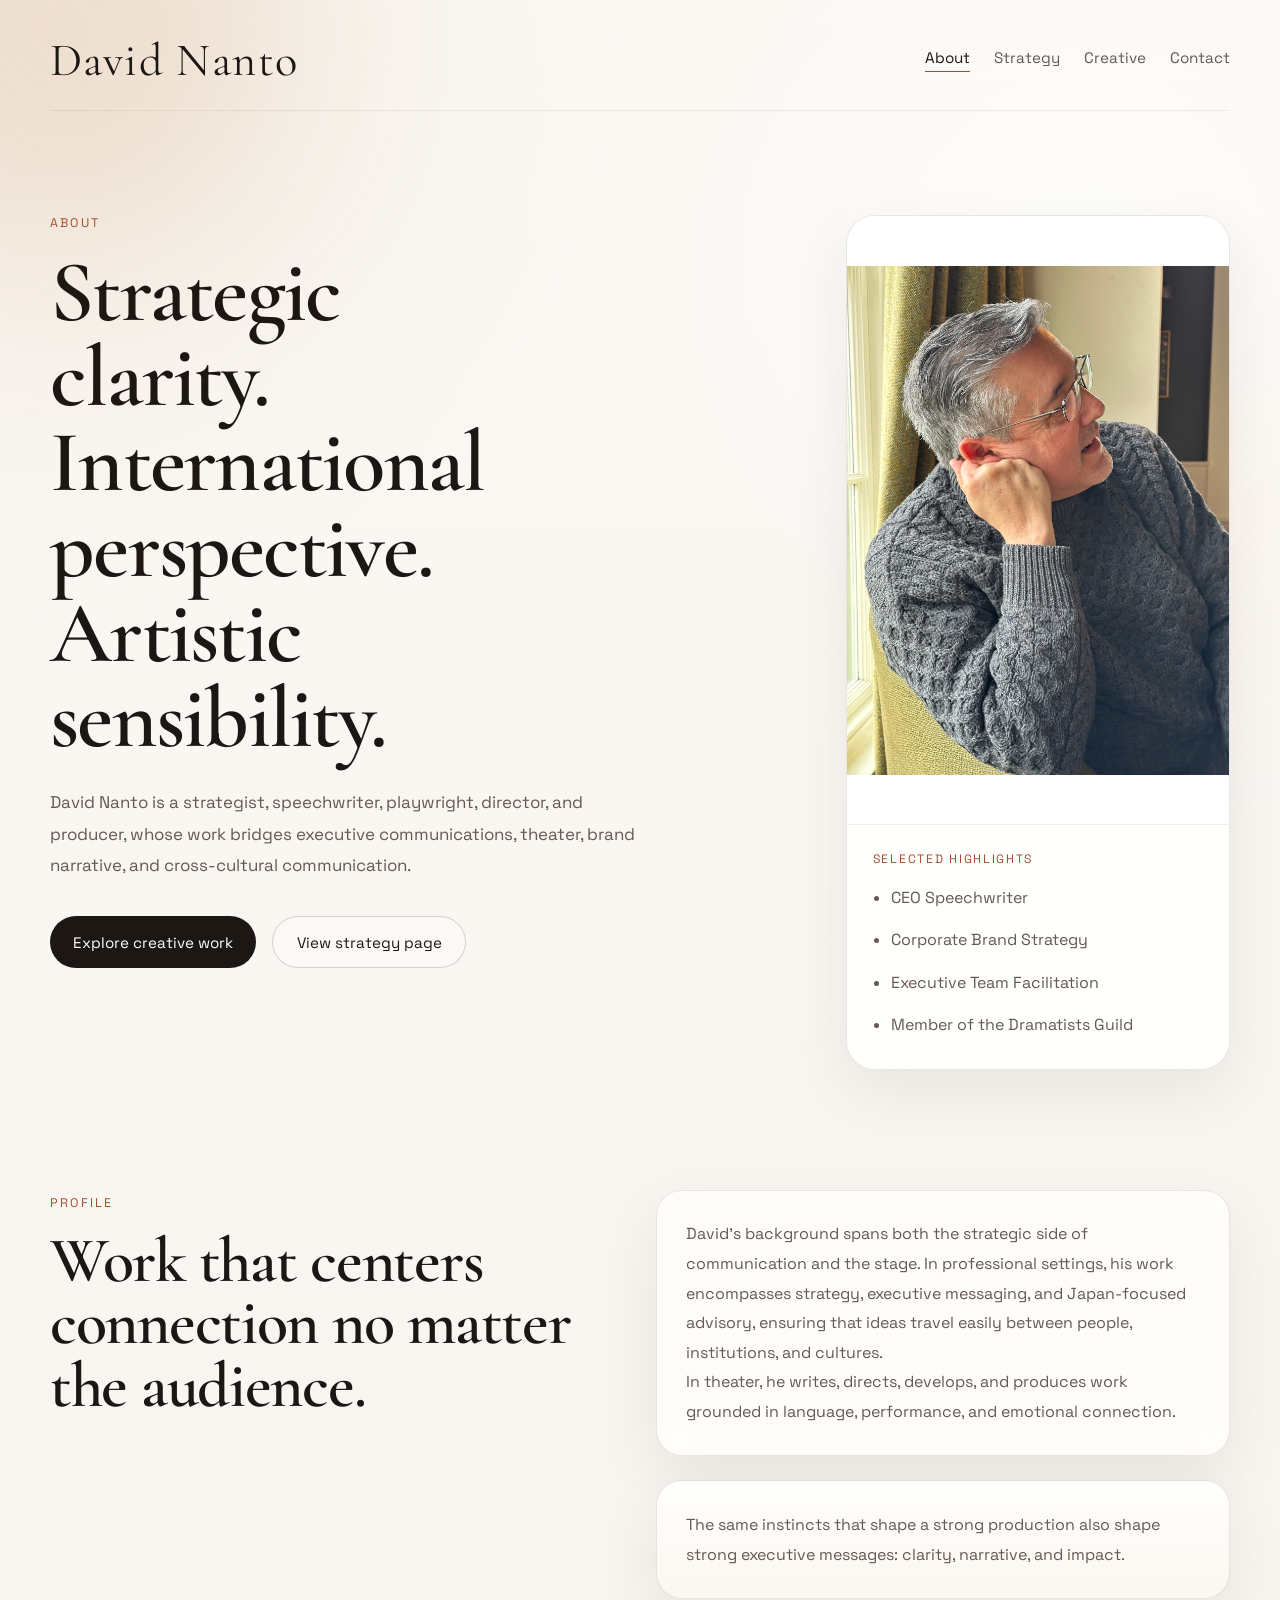
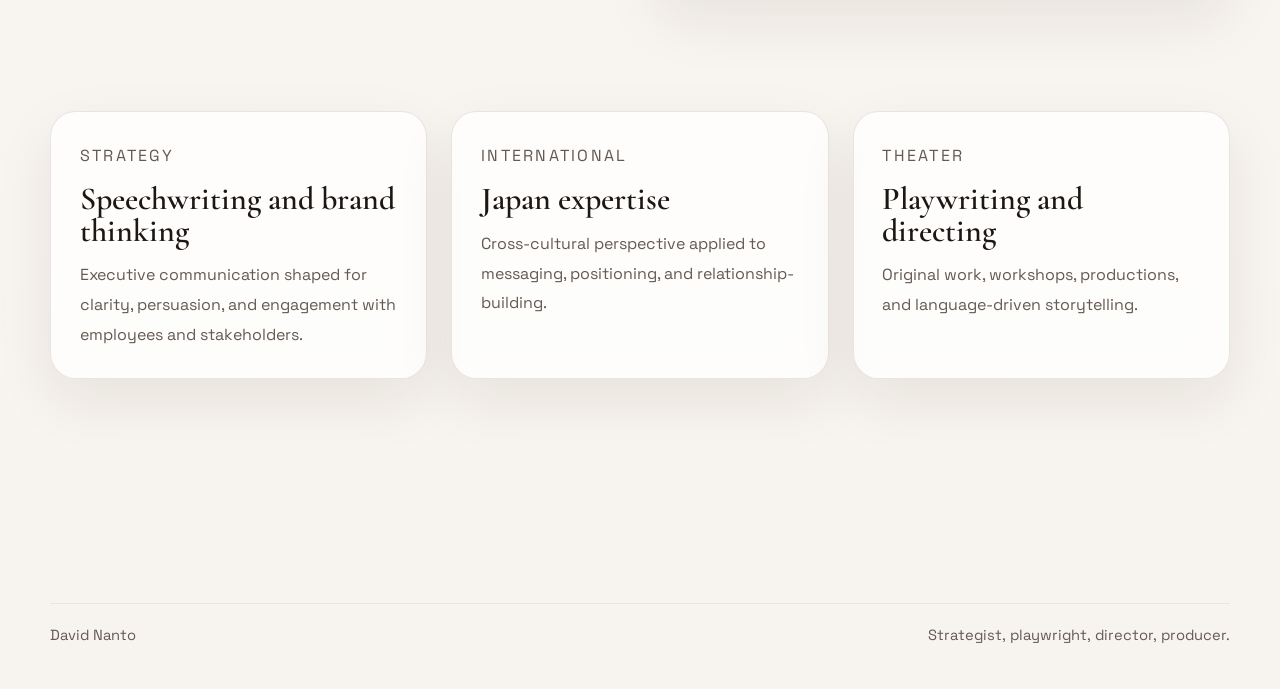
==== commit fdbab1cd: "Update About profile copy" ====
--- a/index.html
+++ b/index.html
@@ -69,16 +69,16 @@
       <section class="section two-column">
         <div class="section-heading reveal">
           <p class="eyebrow">Profile</p>
-          <h2>Building work that connects with audiences in more than one arena.</h2>
+          <h2>Work that centers connection no matter the audience.</h2>
         </div>
         <div class="stack reveal">
           <div class="content-card">
             <p>
               David’s background spans both the strategic side of communication
-              and the stage. In professional settings, he works across
-              strategy, executive messaging, and Japan-focused advisory work,
-              helping ideas travel clearly between people, institutions, and
-              cultures.
+              and the stage. In professional settings, his work encompasses
+              strategy, executive messaging, and Japan-focused advisory,
+              ensuring that ideas travel easily between people, institutions,
+              and cultures.
             </p>
             <p>
               In theater, he writes, directs, develops, and produces work
--- a/styles.css
+++ b/styles.css
@@ -347,6 +347,22 @@
   max-width: 54rem;
 }
 
+.strategy-background-layout {
+  grid-template-columns: minmax(0, 1.1fr) minmax(300px, 0.9fr);
+  align-items: start;
+}
+
+.strategy-inline-graphic {
+  padding: 1rem;
+}
+
+.strategy-inline-graphic img {
+  display: block;
+  width: 100%;
+  height: auto;
+  border-radius: 1rem;
+}
+
 .section-heading {
   max-width: 40rem;
   padding-top: 0.35rem;
@@ -482,6 +498,11 @@
 .text-link {
   color: var(--accent);
   font-size: 0.94rem;
+}
+
+.featured-project-link {
+  font-size: 1.25rem;
+  font-weight: 500;
 }
 
 .text-link:hover,
